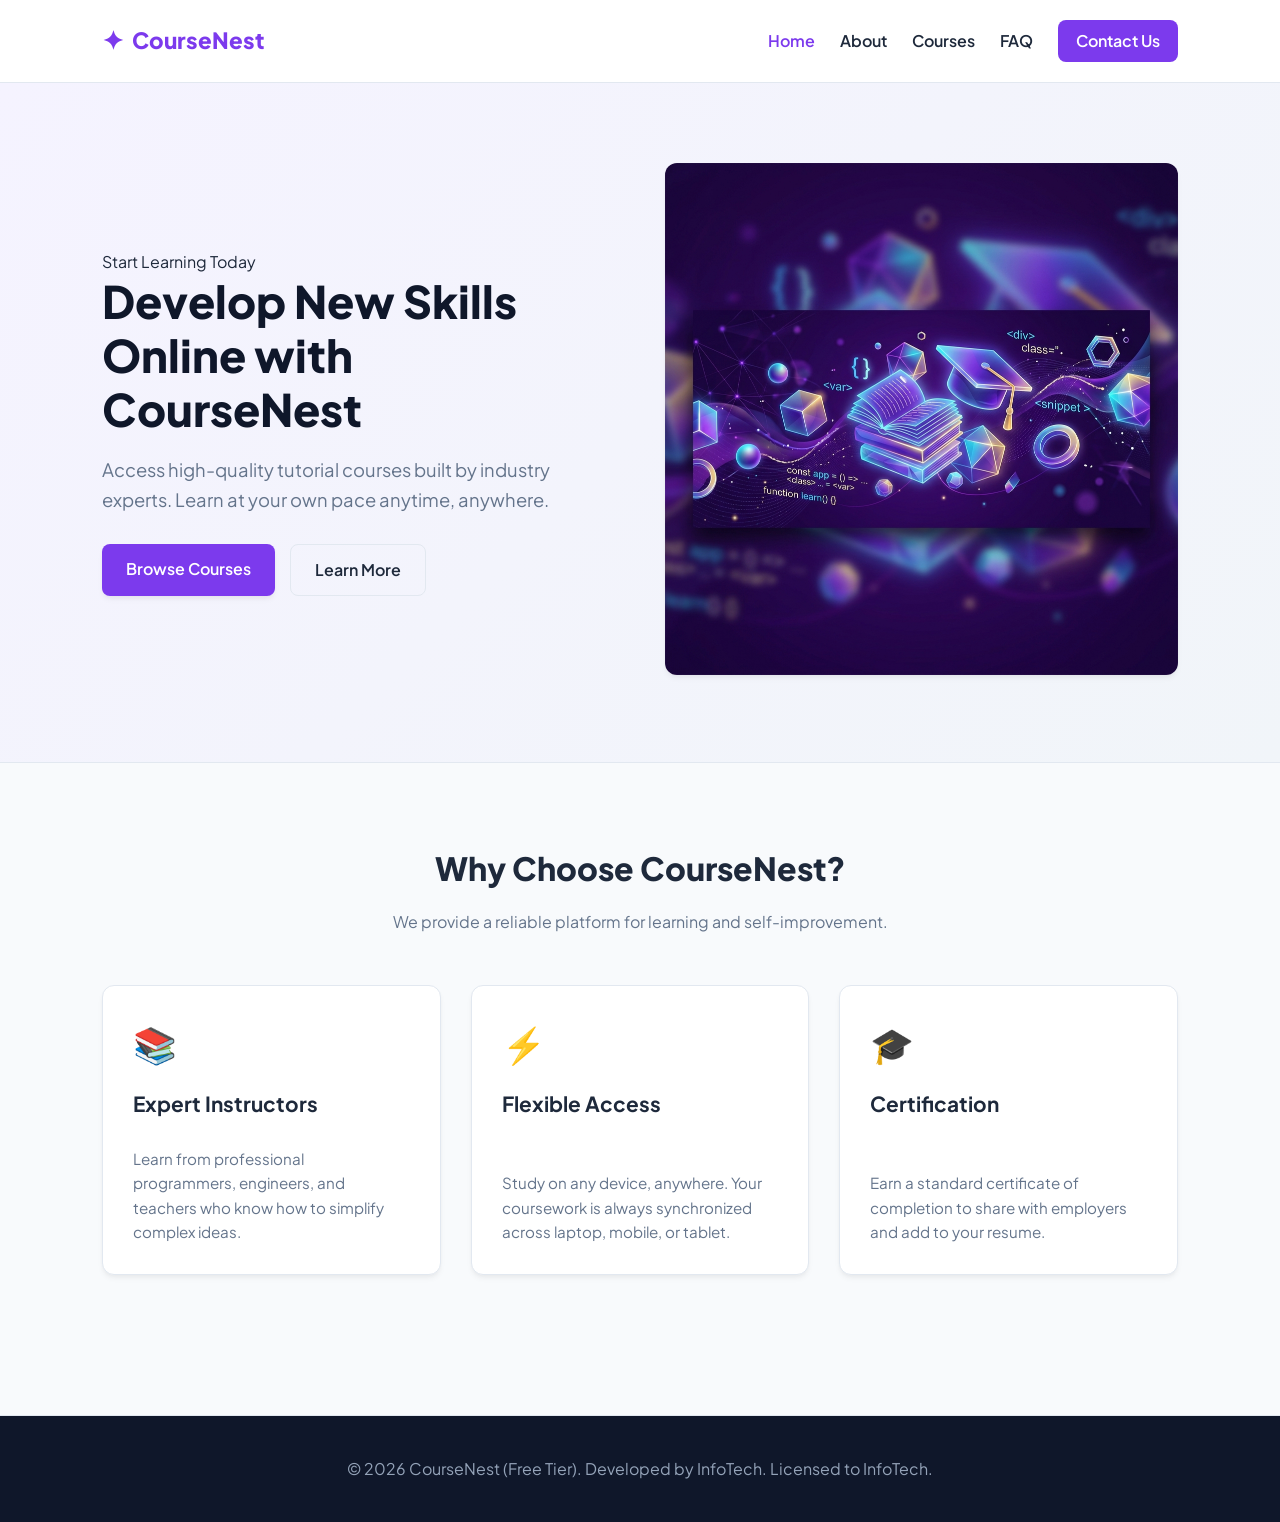
==== index.html @ b3523eb5 "first commit" ====
<!DOCTYPE html>
<html lang="en">
<head>
    <link rel="icon" href="data:image/svg+xml,<svg xmlns=%22http://www.w3.org/2000/svg%22 viewBox=%220 0 100 100%22><text y=%22.9em%22 font-size=%2290%22 fill=%22%237c3aed%22>✦</text></svg>">
    <meta charset="UTF-8">
    <meta name="viewport" content="width=device-width, initial-scale=1.0">
    <title>CourseNest - Free Online Course Platform</title>
    <link rel="stylesheet" href="./assets/css/style.css">
    <link rel="preconnect" href="https://fonts.googleapis.com">
    <link rel="preconnect" href="https://fonts.gstatic.com" crossorigin>
    <link href="https://fonts.googleapis.com/css2?family=Plus+Jakarta+Sans:wght@300;400;500;600;700;800&display=swap" rel="stylesheet">
</head>
<body>

    <!-- Header Navigation -->
    <header class="navbar">
        <a href="index.html" class="logo">
            <span class="logo-icon">✦</span> CourseNest
        </a>
        <nav class="nav-links">
            <a href="index.html" class="active">Home</a>
            <a href="about.html">About</a>
            <a href="courses.html">Courses</a>
            <a href="faq.html">FAQ</a>
            <a href="contact.html" class="btn-nav">Contact Us</a>
        </nav>
    </header>

    <!-- Hero Section -->
    <section class="hero animate-up">
        <div style="display: grid; grid-template-columns: repeat(auto-fit, minmax(320px, 1fr)); gap: 50px; align-items: center; text-align: left; max-width: 1200px; margin: 0 auto; width: 100%;">
            <div class="hero-content" style="text-align: left; margin: 0;">
                <span class="category-badge">Start Learning Today</span>
                <h1>Develop New Skills Online with CourseNest</h1>
                <p class="hero-lead" style="text-align: left;">Access high-quality tutorial courses built by industry experts. Learn at your own pace anytime, anywhere.</p>
                <div class="hero-actions" style="justify-content: flex-start;">
                    <a href="courses.html" class="btn-primary">Browse Courses</a>
                    <a href="about.html" class="btn-secondary">Learn More</a>
                </div>
            </div>
            <div>
                <img src="./assets/images/hero.png" alt="CourseNest Hero Illustration" style="width: 100%; border-radius: var(--radius-lg); box-shadow: var(--shadow);">
            </div>
        </div>
    </section>

    <!-- Features Section -->
    <section class="section-padding">
        <div class="section-header">
            <h2>Why Choose CourseNest?</h2>
            <p>We provide a reliable platform for learning and self-improvement.</p>
        </div>
        <div class="grid-3">
            <div class="card">
                <div class="card-icon">📚</div>
                <h3>Expert Instructors</h3>
                <p>Learn from professional programmers, engineers, and teachers who know how to simplify complex ideas.</p>
            </div>
            <div class="card">
                <div class="card-icon">⚡</div>
                <h3>Flexible Access</h3>
                <p>Study on any device, anywhere. Your coursework is always synchronized across laptop, mobile, or tablet.</p>
            </div>
            <div class="card">
                <div class="card-icon">🎓</div>
                <h3>Certification</h3>
                <p>Earn a standard certificate of completion to share with employers and add to your resume.</p>
            </div>
        </div>
    </section>

    <!-- Footer -->
    <footer class="main-footer">
        <p>&copy; 2026 CourseNest (Free Tier). Developed by InfoTech. Licensed to InfoTech.</p>
    </footer>

    <script src="./assets/js/main.js"></script>
</body>
</html>
---- assets/css/style.css ----
/* CourseNest - Free Tier Stylesheet */

:root {
    --primary-color: #7c3aed;
    --primary-hover: #6d28d9;
    --text-color: #1e293b;
    --text-muted: #64748b;
    --bg-color: #f8fafc;
    --white: #ffffff;
    --border-color: #e2e8f0;
    --radius-md: 8px;
    --radius-lg: 12px;
    --shadow: 0 4px 6px -1px rgba(0, 0, 0, 0.05), 0 2px 4px -1px rgba(0, 0, 0, 0.03);
    --transition: all 0.2s ease-in-out;
}

* {
    box-sizing: border-box;
    margin: 0;
    padding: 0;
}

body {
    font-family: 'Plus Jakarta Sans', sans-serif;
    background-color: var(--bg-color);
    color: var(--text-color);
    line-height: 1.6;
    overflow-x: hidden;
}

a {
    text-decoration: none;
    color: inherit;
    transition: var(--transition);
}

/* Navbar */
.navbar {
    display: flex;
    justify-content: space-between;
    align-items: center;
    padding: 20px 8%;
    background-color: var(--white);
    border-bottom: 1px solid var(--border-color);
    position: sticky;
    top: 0;
    z-index: 100;
}

.logo {
    font-size: 1.4rem;
    font-weight: 800;
    color: var(--primary-color);
    display: flex;
    align-items: center;
    gap: 8px;
}

.logo-icon {
    font-size: 1.6rem;
}

.nav-links {
    display: flex;
    align-items: center;
    gap: 25px;
    font-weight: 600;
}

.nav-links a:hover,
.nav-links a.active {
    color: var(--primary-color);
}

.btn-nav {
    background-color: var(--primary-color);
    color: var(--white) !important;
    padding: 8px 18px;
    border-radius: var(--radius-md);
    font-weight: 600;
}

.btn-nav:hover {
    background-color: var(--primary-hover);
}

/* Hero */
.hero {
    padding: 80px 8%;
    background: linear-gradient(135deg, #f5f3ff 0%, #f1f5f9 100%);
    text-align: center;
    border-bottom: 1px solid var(--border-color);
}

.hero-content {
    max-width: 800px;
    margin: 0 auto;
}

.hero h1 {
    font-size: 2.8rem;
    font-weight: 800;
    line-height: 1.2;
    margin-bottom: 20px;
    color: #0f172a;
}

.hero-lead {
    font-size: 1.15rem;
    color: var(--text-muted);
    margin-bottom: 30px;
}

.hero-actions {
    display: flex;
    justify-content: center;
    gap: 15px;
}

.btn-primary {
    padding: 12px 24px;
    border-radius: var(--radius-md);
    background-color: var(--primary-color);
    color: var(--white);
    font-weight: 600;
    border: none;
    cursor: pointer;
    box-shadow: var(--shadow);
    transition: var(--transition);
}

.btn-primary:hover {
    background-color: var(--primary-hover);
    transform: translateY(-1px);
}

.btn-secondary {
    padding: 12px 24px;
    border-radius: var(--radius-md);
    background-color: transparent;
    color: var(--text-color);
    font-weight: 600;
    border: 1px solid var(--border-color);
    cursor: pointer;
    transition: var(--transition);
}

.btn-secondary:hover {
    background-color: rgba(0,0,0,0.03);
}

/* Sections */
.section-padding {
    padding: 80px 8%;
}

.section-header {
    text-align: center;
    max-width: 600px;
    margin: 0 auto 50px auto;
}

.section-header h2 {
    font-size: 2rem;
    font-weight: 800;
    margin-bottom: 15px;
}

.section-header p {
    color: var(--text-muted);
}

/* Grid & Cards */
.grid-3 {
    display: grid;
    grid-template-columns: repeat(auto-fit, minmax(280px, 1fr));
    gap: 30px;
}

.card {
    background: var(--white);
    border: 1px solid var(--border-color);
    padding: 30px;
    border-radius: var(--radius-lg);
    box-shadow: var(--shadow);
    transition: var(--transition);
}

.card:hover {
    transform: translateY(-4px);
    box-shadow: 0 10px 15px -3px rgba(0,0,0,0.08);
}

.card-icon {
    font-size: 2.2rem;
    color: var(--primary-color);
    margin-bottom: 15px;
}

.card h3 {
    font-size: 1.3rem;
    font-weight: 700;
    margin-bottom: 12px;
}

.card p {
    color: var(--text-muted);
    font-size: 0.95rem;
}

/* Course Listing Grid */
.course-card {
    display: flex;
    flex-direction: column;
    height: 100%;
}

.course-card img {
    width: 100%;
    height: 180px;
    object-fit: cover;
    border-radius: var(--radius-md);
    margin-bottom: 15px;
}

.course-meta {
    display: flex;
    justify-content: space-between;
    font-size: 0.85rem;
    color: var(--text-muted);
    margin-bottom: 10px;
    font-weight: 500;
}

/* Info Forms & Contacts */
.contact-container {
    max-width: 600px;
    margin: 0 auto;
    background: var(--white);
    border: 1px solid var(--border-color);
    padding: 40px;
    border-radius: var(--radius-lg);
    box-shadow: var(--shadow);
}

.form-group {
    margin-bottom: 20px;
    display: flex;
    flex-direction: column;
    gap: 8px;
}

.form-group label {
    font-weight: 600;
    font-size: 0.9rem;
}

.form-group input,
.form-group textarea,
.form-group select {
    padding: 12px;
    border-radius: var(--radius-md);
    border: 1px solid var(--border-color);
    outline: none;
    font-family: inherit;
    font-size: 0.95rem;
    transition: var(--transition);
}

.form-group input:focus,
.form-group textarea:focus,
.form-group select:focus {
    border-color: var(--primary-color);
    box-shadow: 0 0 0 3px rgba(124, 58, 237, 0.1);
}

/* FAQ Accordion */
.faq-list {
    max-width: 700px;
    margin: 0 auto;
    display: flex;
    flex-direction: column;
    gap: 15px;
}

.faq-item {
    background: var(--white);
    border: 1px solid var(--border-color);
    border-radius: var(--radius-md);
    padding: 20px;
}

.faq-item h3 {
    font-size: 1.1rem;
    margin-bottom: 8px;
    color: #0f172a;
}

.faq-item p {
    color: var(--text-muted);
    font-size: 0.95rem;
}

/* About Section */
.about-grid {
    display: grid;
    grid-template-columns: 1fr 1fr;
    gap: 50px;
    align-items: center;
}

.about-content h2 {
    font-size: 2.2rem;
    font-weight: 800;
    margin-bottom: 20px;
}

.about-content p {
    color: var(--text-muted);
    margin-bottom: 20px;
}

.about-image img {
    width: 100%;
    border-radius: var(--radius-lg);
    box-shadow: var(--shadow);
}

/* Footer */
.main-footer {
    background-color: #0f172a;
    color: #94a3b8;
    text-align: center;
    padding: 40px;
    border-top: 1px solid var(--border-color);
    margin-top: 60px;
}

/* Animations */
@keyframes slideUp {
    from { opacity: 0; transform: translateY(20px); }
    to { opacity: 1; transform: translateY(0); }
}

.animate-up {
    animation: slideUp 0.6s ease-out forwards;
}

/* Responsive */
@media (max-width: 768px) {
    .navbar {
        padding: 15px 5%;
        flex-direction: column;
        gap: 15px;
    }
    .hero h1 {
        font-size: 2.2rem;
    }
    .about-grid {
        grid-template-columns: 1fr;
        gap: 30px;
    }
    .section-padding {
        padding: 50px 5%;
    }
}

/* Card Action Bottom Alignment Rules */
.card, .tier-card, .course-card, .pricing-card {
    display: flex !important;
    flex-direction: column !important;
}

.course-card-content {
    display: flex !important;
    flex-direction: column !important;
    flex-grow: 1 !important;
}

.card > *:last-child,
.course-card-content > *:last-child,
.tier-card > *:last-child,
.pricing-card > *:last-child,
.card > a.btn-primary:last-of-type,
.course-card-content > a.btn-primary:last-of-type,
.pricing-card > a.btn-primary:last-of-type,
.tier-action {
    margin-top: auto !important;
    padding-top: 15px;
}
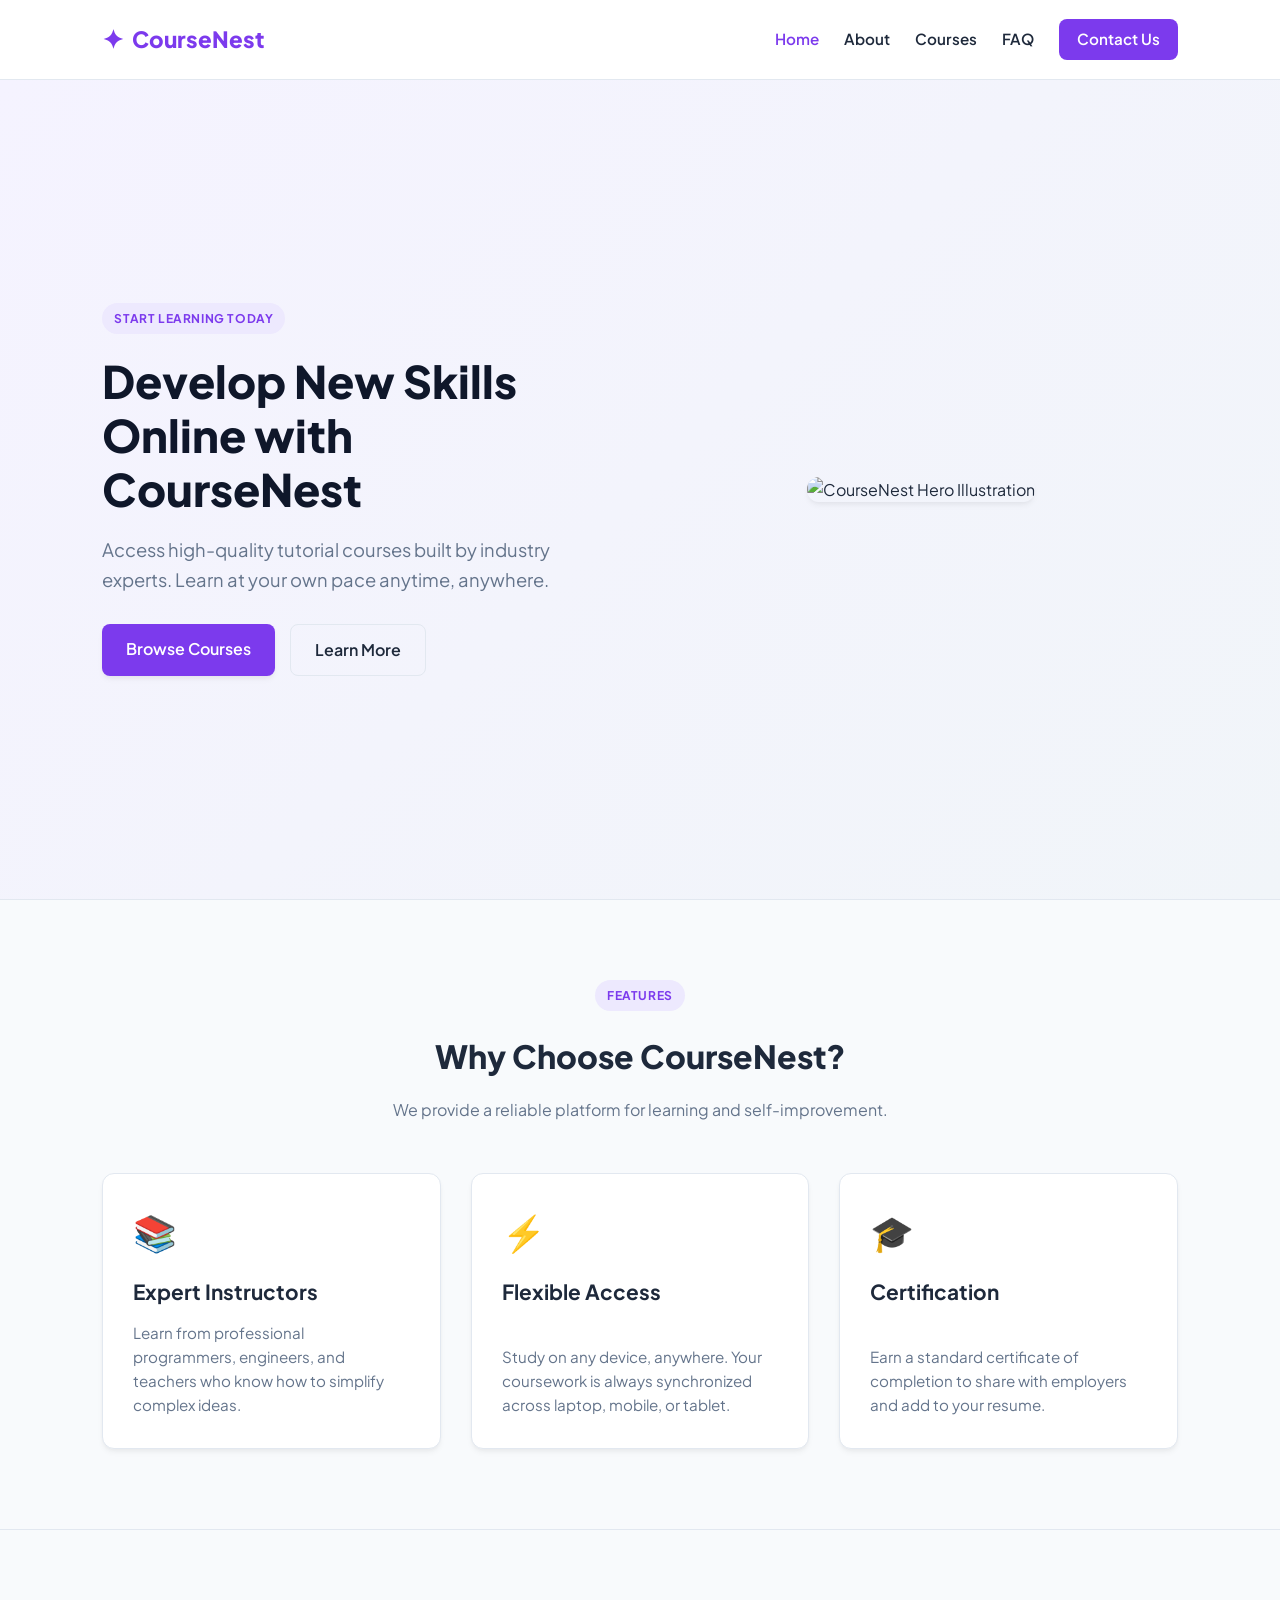
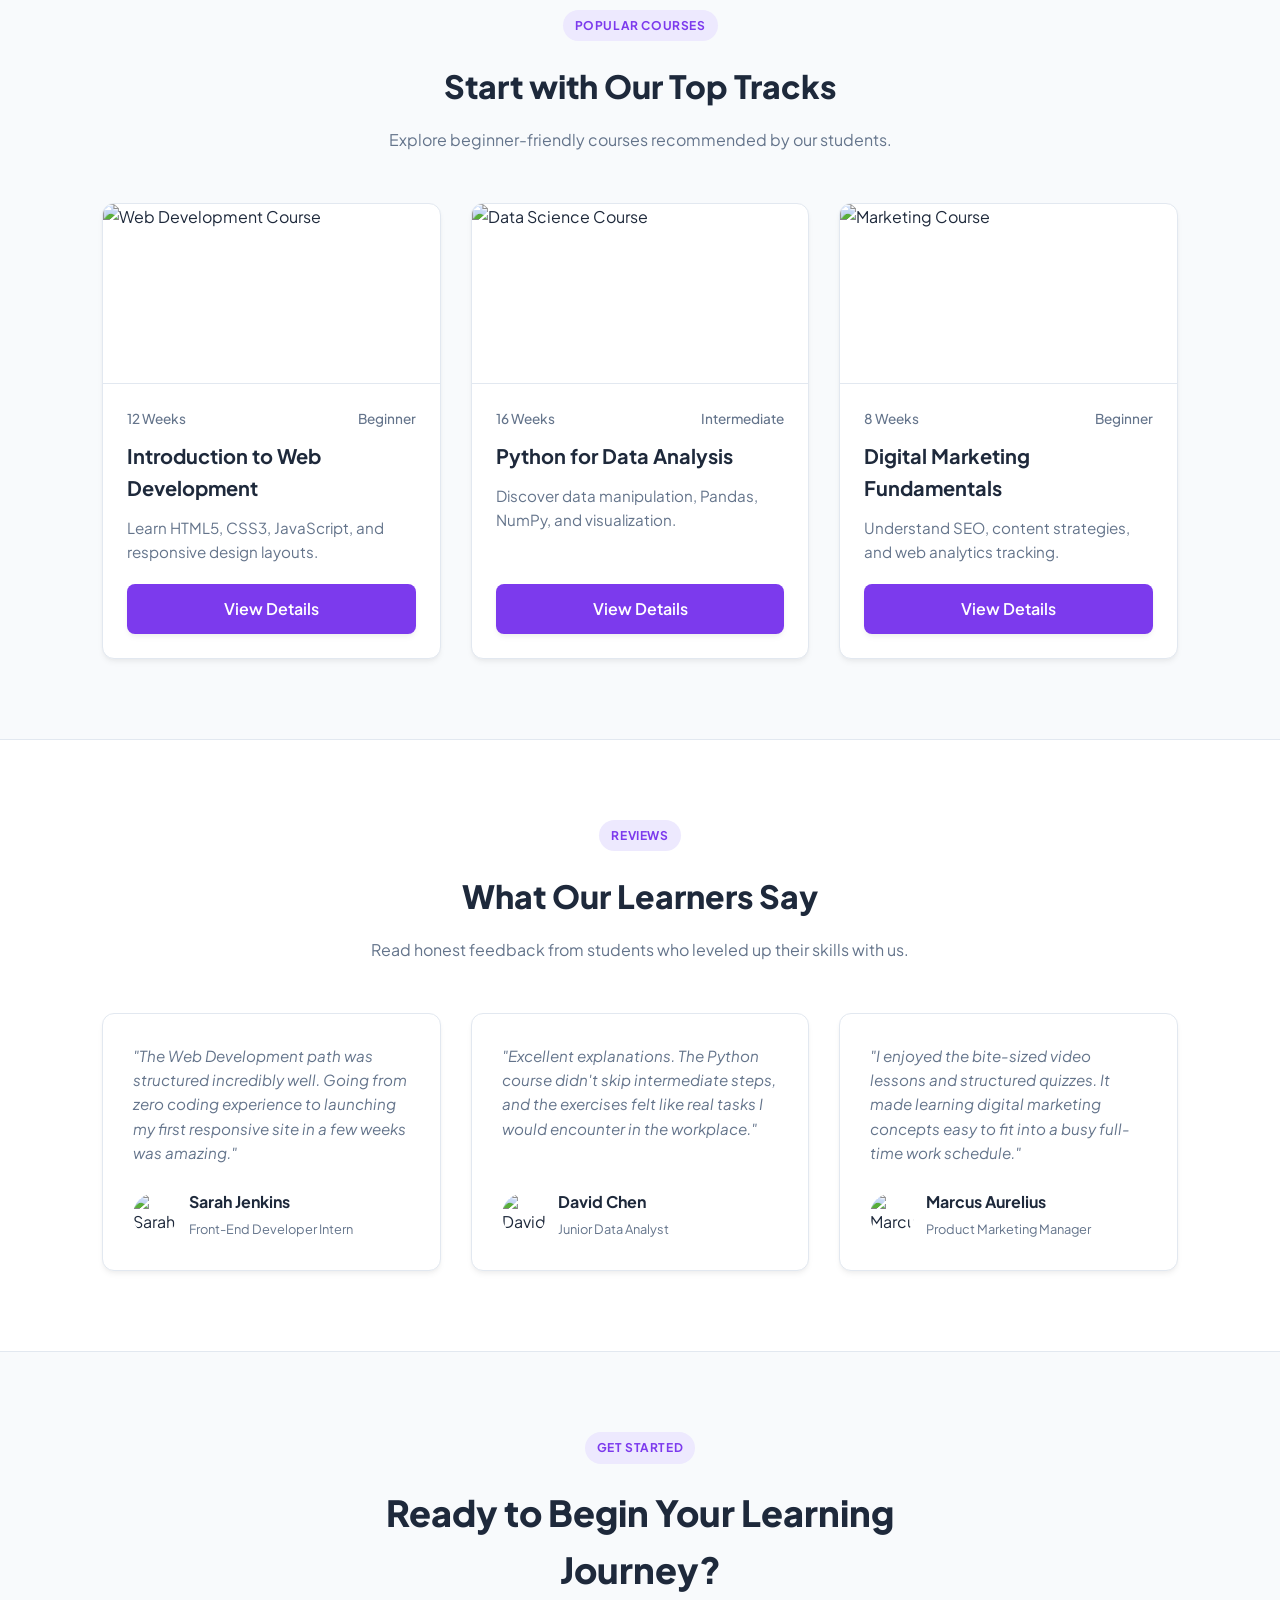
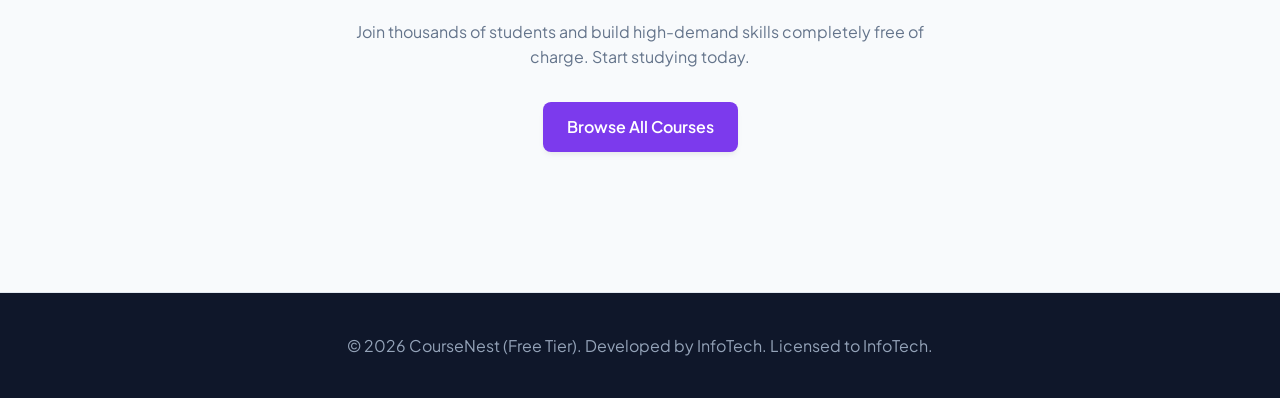
==== commit feed2d82: "secondcommit" ====
--- a/index.html
+++ b/index.html
@@ -17,7 +17,12 @@
         <a href="index.html" class="logo">
             <span class="logo-icon">✦</span> CourseNest
         </a>
-        <nav class="nav-links">
+        <button class="hamburger" id="hamburger-btn" aria-label="Toggle navigation menu" aria-expanded="false">
+            <span></span>
+            <span></span>
+            <span></span>
+        </button>
+        <nav class="nav-links" id="nav-links">
             <a href="index.html" class="active">Home</a>
             <a href="about.html">About</a>
             <a href="courses.html">Courses</a>
@@ -26,27 +31,28 @@
         </nav>
     </header>
 
-    <!-- Hero Section -->
+    <!-- Section 1: Hero Section -->
     <section class="hero animate-up">
-        <div style="display: grid; grid-template-columns: repeat(auto-fit, minmax(320px, 1fr)); gap: 50px; align-items: center; text-align: left; max-width: 1200px; margin: 0 auto; width: 100%;">
-            <div class="hero-content" style="text-align: left; margin: 0;">
+        <div class="hero-grid">
+            <div class="hero-content">
                 <span class="category-badge">Start Learning Today</span>
                 <h1>Develop New Skills Online with CourseNest</h1>
-                <p class="hero-lead" style="text-align: left;">Access high-quality tutorial courses built by industry experts. Learn at your own pace anytime, anywhere.</p>
-                <div class="hero-actions" style="justify-content: flex-start;">
+                <p class="hero-lead">Access high-quality tutorial courses built by industry experts. Learn at your own pace anytime, anywhere.</p>
+                <div class="hero-actions">
                     <a href="courses.html" class="btn-primary">Browse Courses</a>
                     <a href="about.html" class="btn-secondary">Learn More</a>
                 </div>
             </div>
-            <div>
-                <img src="./assets/images/hero.png" alt="CourseNest Hero Illustration" style="width: 100%; border-radius: var(--radius-lg); box-shadow: var(--shadow);">
+            <div class="hero-image-container">
+                <img src="https://images.unsplash.com/photo-1516321318423-f06f85e504b3?auto=format&fit=crop&w=600&h=450&q=80" alt="CourseNest Hero Illustration">
             </div>
         </div>
     </section>
 
-    <!-- Features Section -->
+    <!-- Section 2: Features Section -->
     <section class="section-padding">
         <div class="section-header">
+            <span class="category-badge">Features</span>
             <h2>Why Choose CourseNest?</h2>
             <p>We provide a reliable platform for learning and self-improvement.</p>
         </div>
@@ -69,6 +75,104 @@
         </div>
     </section>
 
+    <!-- Section 3: Popular Courses Preview -->
+    <section class="section-padding" style="border-top: 1px solid var(--border-color);">
+        <div class="section-header">
+            <span class="category-badge">Popular Courses</span>
+            <h2>Start with Our Top Tracks</h2>
+            <p>Explore beginner-friendly courses recommended by our students.</p>
+        </div>
+        <div class="grid-3">
+            <div class="card course-card">
+                <img src="https://images.unsplash.com/photo-1547658719-da2b51169166?auto=format&fit=crop&w=400&h=250&q=80" alt="Web Development Course">
+                <div class="course-card-content">
+                    <div class="course-meta">
+                        <span>12 Weeks</span>
+                        <span>Beginner</span>
+                    </div>
+                    <h3>Introduction to Web Development</h3>
+                    <p>Learn HTML5, CSS3, JavaScript, and responsive design layouts.</p>
+                    <a href="courses.html" class="btn-primary" style="text-align: center;">View Details</a>
+                </div>
+            </div>
+            <div class="card course-card">
+                <img src="https://images.unsplash.com/photo-1551288049-bebda4e38f71?auto=format&fit=crop&w=400&h=250&q=80" alt="Data Science Course">
+                <div class="course-card-content">
+                    <div class="course-meta">
+                        <span>16 Weeks</span>
+                        <span>Intermediate</span>
+                    </div>
+                    <h3>Python for Data Analysis</h3>
+                    <p>Discover data manipulation, Pandas, NumPy, and visualization.</p>
+                    <a href="courses.html" class="btn-primary" style="text-align: center;">View Details</a>
+                </div>
+            </div>
+            <div class="card course-card">
+                <img src="https://images.unsplash.com/photo-1460925895917-afdab827c52f?auto=format&fit=crop&w=400&h=250&q=80" alt="Marketing Course">
+                <div class="course-card-content">
+                    <div class="course-meta">
+                        <span>8 Weeks</span>
+                        <span>Beginner</span>
+                    </div>
+                    <h3>Digital Marketing Fundamentals</h3>
+                    <p>Understand SEO, content strategies, and web analytics tracking.</p>
+                    <a href="courses.html" class="btn-primary" style="text-align: center;">View Details</a>
+                </div>
+            </div>
+        </div>
+    </section>
+
+    <!-- Section 4: Testimonials -->
+    <section class="section-padding" style="border-top: 1px solid var(--border-color); background-color: var(--white);">
+        <div class="section-header">
+            <span class="category-badge">Reviews</span>
+            <h2>What Our Learners Say</h2>
+            <p>Read honest feedback from students who leveled up their skills with us.</p>
+        </div>
+        <div class="grid-3">
+            <div class="card">
+                <p style="font-style: italic; margin-bottom: 24px;">"The Web Development path was structured incredibly well. Going from zero coding experience to launching my first responsive site in a few weeks was amazing."</p>
+                <div style="display: flex; align-items: center; gap: 12px; margin-top: auto;">
+                    <img src="https://images.unsplash.com/photo-1494790108377-be9c29b29330?auto=format&fit=crop&w=100&h=100&q=80" alt="Sarah Jenkins Avatar" style="width: 44px; height: 44px; border-radius: 50%; object-fit: cover;">
+                    <div>
+                        <h4 style="font-weight: 700;">Sarah Jenkins</h4>
+                        <span style="font-size: 0.8rem; color: var(--text-muted);">Front-End Developer Intern</span>
+                    </div>
+                </div>
+            </div>
+            <div class="card">
+                <p style="font-style: italic; margin-bottom: 24px;">"Excellent explanations. The Python course didn't skip intermediate steps, and the exercises felt like real tasks I would encounter in the workplace."</p>
+                <div style="display: flex; align-items: center; gap: 12px; margin-top: auto;">
+                    <img src="https://images.unsplash.com/photo-1507003211169-0a1dd7228f2d?auto=format&fit=crop&w=100&h=100&q=80" alt="David Chen Avatar" style="width: 44px; height: 44px; border-radius: 50%; object-fit: cover;">
+                    <div>
+                        <h4 style="font-weight: 700;">David Chen</h4>
+                        <span style="font-size: 0.8rem; color: var(--text-muted);">Junior Data Analyst</span>
+                    </div>
+                </div>
+            </div>
+            <div class="card">
+                <p style="font-style: italic; margin-bottom: 24px;">"I enjoyed the bite-sized video lessons and structured quizzes. It made learning digital marketing concepts easy to fit into a busy full-time work schedule."</p>
+                <div style="display: flex; align-items: center; gap: 12px; margin-top: auto;">
+                    <img src="https://images.unsplash.com/photo-1500648767791-00dcc994a43e?auto=format&fit=crop&w=100&h=100&q=80" alt="Marcus Aurelius Avatar" style="width: 44px; height: 44px; border-radius: 50%; object-fit: cover;">
+                    <div>
+                        <h4 style="font-weight: 700;">Marcus Aurelius</h4>
+                        <span style="font-size: 0.8rem; color: var(--text-muted);">Product Marketing Manager</span>
+                    </div>
+                </div>
+            </div>
+        </div>
+    </section>
+
+    <!-- Section 5: Call to Action -->
+    <section class="section-padding" style="border-top: 1px solid var(--border-color); text-align: center;">
+        <div style="max-width: 600px; margin: 0 auto;">
+            <span class="category-badge">Get Started</span>
+            <h2 style="font-size: 2.25rem; font-weight: 800; margin-bottom: 20px;">Ready to Begin Your Learning Journey?</h2>
+            <p style="color: var(--text-muted); margin-bottom: 32px;">Join thousands of students and build high-demand skills completely free of charge. Start studying today.</p>
+            <a href="courses.html" class="btn-primary">Browse All Courses</a>
+        </div>
+    </section>
+
     <!-- Footer -->
     <footer class="main-footer">
         <p>&copy; 2026 CourseNest (Free Tier). Developed by InfoTech. Licensed to InfoTech.</p>
@@ -76,4 +180,4 @@
 
     <script src="./assets/js/main.js"></script>
 </body>
-</html>
+</html>
--- a/assets/css/style.css
+++ b/assets/css/style.css
@@ -1,4 +1,4 @@
-/* CourseNest - Free Tier Stylesheet */
+/* CourseNest - Free Tier Stylesheet (Vibrant Violet Style) */
 
 :root {
     --primary-color: #7c3aed;
@@ -21,7 +21,7 @@
 }
 
 body {
-    font-family: 'Plus Jakarta Sans', sans-serif;
+    font-family: 'Plus Jakarta Sans', -apple-system, BlinkMacSystemFont, "Segoe UI", Roboto, sans-serif;
     background-color: var(--bg-color);
     color: var(--text-color);
     line-height: 1.6;
@@ -32,6 +32,12 @@
     text-decoration: none;
     color: inherit;
     transition: var(--transition);
+}
+
+img {
+    max-width: 100%;
+    height: auto;
+    display: block;
 }
 
 /* Navbar */
@@ -45,6 +51,7 @@
     position: sticky;
     top: 0;
     z-index: 100;
+    height: 80px;
 }
 
 .logo {
@@ -65,6 +72,7 @@
     align-items: center;
     gap: 25px;
     font-weight: 600;
+    font-size: 0.95rem;
 }
 
 .nav-links a:hover,
@@ -84,17 +92,62 @@
     background-color: var(--primary-hover);
 }
 
-/* Hero */
+/* Mobile Hamburger Menu Button */
+.hamburger {
+    display: none;
+    flex-direction: column;
+    justify-content: space-between;
+    width: 24px;
+    height: 16px;
+    background: transparent;
+    border: none;
+    cursor: pointer;
+    z-index: 110;
+}
+
+.hamburger span {
+    width: 100%;
+    height: 2px;
+    background-color: var(--text-color);
+    transition: var(--transition);
+}
+
+/* Hero Section */
 .hero {
     padding: 80px 8%;
     background: linear-gradient(135deg, #f5f3ff 0%, #f1f5f9 100%);
-    text-align: center;
     border-bottom: 1px solid var(--border-color);
+    display: flex;
+    justify-content: center;
+    align-items: center;
+    min-height: calc(100vh - 80px);
+    box-sizing: border-box;
+}
+
+.hero-grid {
+    display: grid;
+    grid-template-columns: repeat(auto-fit, minmax(320px, 1fr));
+    gap: 48px;
+    align-items: center;
+    max-width: 1200px;
+    width: 100%;
 }
 
 .hero-content {
-    max-width: 800px;
-    margin: 0 auto;
+    text-align: left;
+}
+
+.category-badge {
+    display: inline-block;
+    font-size: 0.75rem;
+    font-weight: 700;
+    text-transform: uppercase;
+    letter-spacing: 0.05em;
+    margin-bottom: 20px;
+    color: var(--primary-color);
+    background-color: #ede9fe;
+    padding: 6px 12px;
+    border-radius: 99px;
 }
 
 .hero h1 {
@@ -109,15 +162,17 @@
     font-size: 1.15rem;
     color: var(--text-muted);
     margin-bottom: 30px;
+    max-width: 500px;
 }
 
 .hero-actions {
     display: flex;
-    justify-content: center;
     gap: 15px;
+    flex-wrap: wrap;
 }
 
 .btn-primary {
+    display: inline-block;
     padding: 12px 24px;
     border-radius: var(--radius-md);
     background-color: var(--primary-color);
@@ -135,6 +190,7 @@
 }
 
 .btn-secondary {
+    display: inline-block;
     padding: 12px 24px;
     border-radius: var(--radius-md);
     background-color: transparent;
@@ -149,6 +205,23 @@
     background-color: rgba(0,0,0,0.03);
 }
 
+.hero-image-container {
+    display: flex;
+    justify-content: center;
+    align-items: center;
+    max-width: 100%;
+}
+
+.hero-image-container img {
+    max-width: 100%;
+    max-height: 55vh;
+    width: auto;
+    height: auto;
+    object-fit: contain;
+    border-radius: var(--radius-lg);
+    box-shadow: var(--shadow);
+}
+
 /* Sections */
 .section-padding {
     padding: 80px 8%;
@@ -184,6 +257,8 @@
     border-radius: var(--radius-lg);
     box-shadow: var(--shadow);
     transition: var(--transition);
+    display: flex;
+    flex-direction: column;
 }
 
 .card:hover {
@@ -208,19 +283,55 @@
     font-size: 0.95rem;
 }
 
+/* Step Card Premium Layout */
+.step-card {
+    position: relative;
+    padding: 36px 30px;
+}
+
+.step-header {
+    display: flex;
+    align-items: center;
+    gap: 16px;
+    margin-bottom: 20px;
+}
+
+.step-number {
+    display: flex;
+    justify-content: center;
+    align-items: center;
+    width: 46px;
+    height: 46px;
+    border-radius: 50%;
+    background-color: #ede9fe;
+    color: var(--primary-color);
+    font-weight: 800;
+    font-size: 1.2rem;
+    flex-shrink: 0;
+}
+
+.step-header h3 {
+    margin-bottom: 0;
+}
+
 /* Course Listing Grid */
 .course-card {
+    padding: 0;
+    overflow: hidden;
+}
+
+.course-card-content {
+    padding: 24px;
     display: flex;
     flex-direction: column;
-    height: 100%;
+    flex-grow: 1;
 }
 
 .course-card img {
     width: 100%;
     height: 180px;
     object-fit: cover;
-    border-radius: var(--radius-md);
-    margin-bottom: 15px;
+    border-bottom: 1px solid var(--border-color);
 }
 
 .course-meta {
@@ -230,6 +341,34 @@
     color: var(--text-muted);
     margin-bottom: 10px;
     font-weight: 500;
+}
+
+.course-card h3 {
+    font-size: 1.25rem;
+    font-weight: 700;
+    margin-bottom: 12px;
+}
+
+.course-card p {
+    margin-bottom: 20px;
+}
+
+/* Search Bar */
+#course-search {
+    width: 100%;
+    max-width: 400px;
+    padding: 12px 20px;
+    border-radius: 99px;
+    border: 1px solid var(--border-color);
+    outline: none;
+    font-family: inherit;
+    font-size: 0.95rem;
+    transition: var(--transition);
+}
+
+#course-search:focus {
+    border-color: var(--primary-color);
+    box-shadow: 0 0 0 3px rgba(124, 58, 237, 0.1);
 }
 
 /* Info Forms & Contacts */
@@ -274,7 +413,7 @@
     box-shadow: 0 0 0 3px rgba(124, 58, 237, 0.1);
 }
 
-/* FAQ Accordion */
+/* FAQ Layout */
 .faq-list {
     max-width: 700px;
     margin: 0 auto;
@@ -301,7 +440,7 @@
     font-size: 0.95rem;
 }
 
-/* About Section */
+/* About Section Grid & Images */
 .about-grid {
     display: grid;
     grid-template-columns: 1fr 1fr;
@@ -320,8 +459,19 @@
     margin-bottom: 20px;
 }
 
+.about-image {
+    display: flex;
+    justify-content: center;
+    align-items: center;
+    max-width: 100%;
+}
+
 .about-image img {
-    width: 100%;
+    max-width: 100%;
+    max-height: 55vh;
+    width: auto;
+    height: auto;
+    object-fit: contain;
     border-radius: var(--radius-lg);
     box-shadow: var(--shadow);
 }
@@ -332,8 +482,8 @@
     color: #94a3b8;
     text-align: center;
     padding: 40px;
+    margin-top: 60px;
     border-top: 1px solid var(--border-color);
-    margin-top: 60px;
 }
 
 /* Animations */
@@ -346,45 +496,69 @@
     animation: slideUp 0.6s ease-out forwards;
 }
 
-/* Responsive */
+/* Card Action Bottom Alignment Rules */
+.card > *:last-child,
+.course-card-content > *:last-child,
+.card > a.btn-primary:last-of-type,
+.course-card-content > a.btn-primary:last-of-type {
+    margin-top: auto !important;
+}
+
+/* Responsive Styles */
 @media (max-width: 768px) {
-    .navbar {
-        padding: 15px 5%;
+    .hamburger {
+        display: flex;
+    }
+
+    .nav-links {
+        display: none;
         flex-direction: column;
-        gap: 15px;
-    }
+        position: absolute;
+        top: 100%;
+        left: 0;
+        width: 100%;
+        background-color: var(--white);
+        border-bottom: 1px solid var(--border-color);
+        padding: 24px 8%;
+        gap: 20px;
+        align-items: flex-start;
+        box-shadow: 0 10px 15px -10px rgba(0,0,0,0.05);
+    }
+
+    .nav-links.open {
+        display: flex;
+        animation: slideUp 0.3s ease-out forwards;
+    }
+
+    .nav-links a {
+        width: 100%;
+    }
+
+    .btn-nav {
+        width: 100%;
+        text-align: center;
+    }
+
+    .hero {
+        padding: 40px 8%;
+        min-height: auto;
+    }
+
+    .hero-grid {
+        grid-template-columns: 1fr;
+        gap: 32px;
+    }
+
     .hero h1 {
         font-size: 2.2rem;
     }
+
     .about-grid {
         grid-template-columns: 1fr;
-        gap: 30px;
-    }
+        gap: 32px;
+    }
+
     .section-padding {
-        padding: 50px 5%;
-    }
-}
-
-/* Card Action Bottom Alignment Rules */
-.card, .tier-card, .course-card, .pricing-card {
-    display: flex !important;
-    flex-direction: column !important;
-}
-
-.course-card-content {
-    display: flex !important;
-    flex-direction: column !important;
-    flex-grow: 1 !important;
-}
-
-.card > *:last-child,
-.course-card-content > *:last-child,
-.tier-card > *:last-child,
-.pricing-card > *:last-child,
-.card > a.btn-primary:last-of-type,
-.course-card-content > a.btn-primary:last-of-type,
-.pricing-card > a.btn-primary:last-of-type,
-.tier-action {
-    margin-top: auto !important;
-    padding-top: 15px;
-}
+        padding: 48px 8%;
+    }
+}
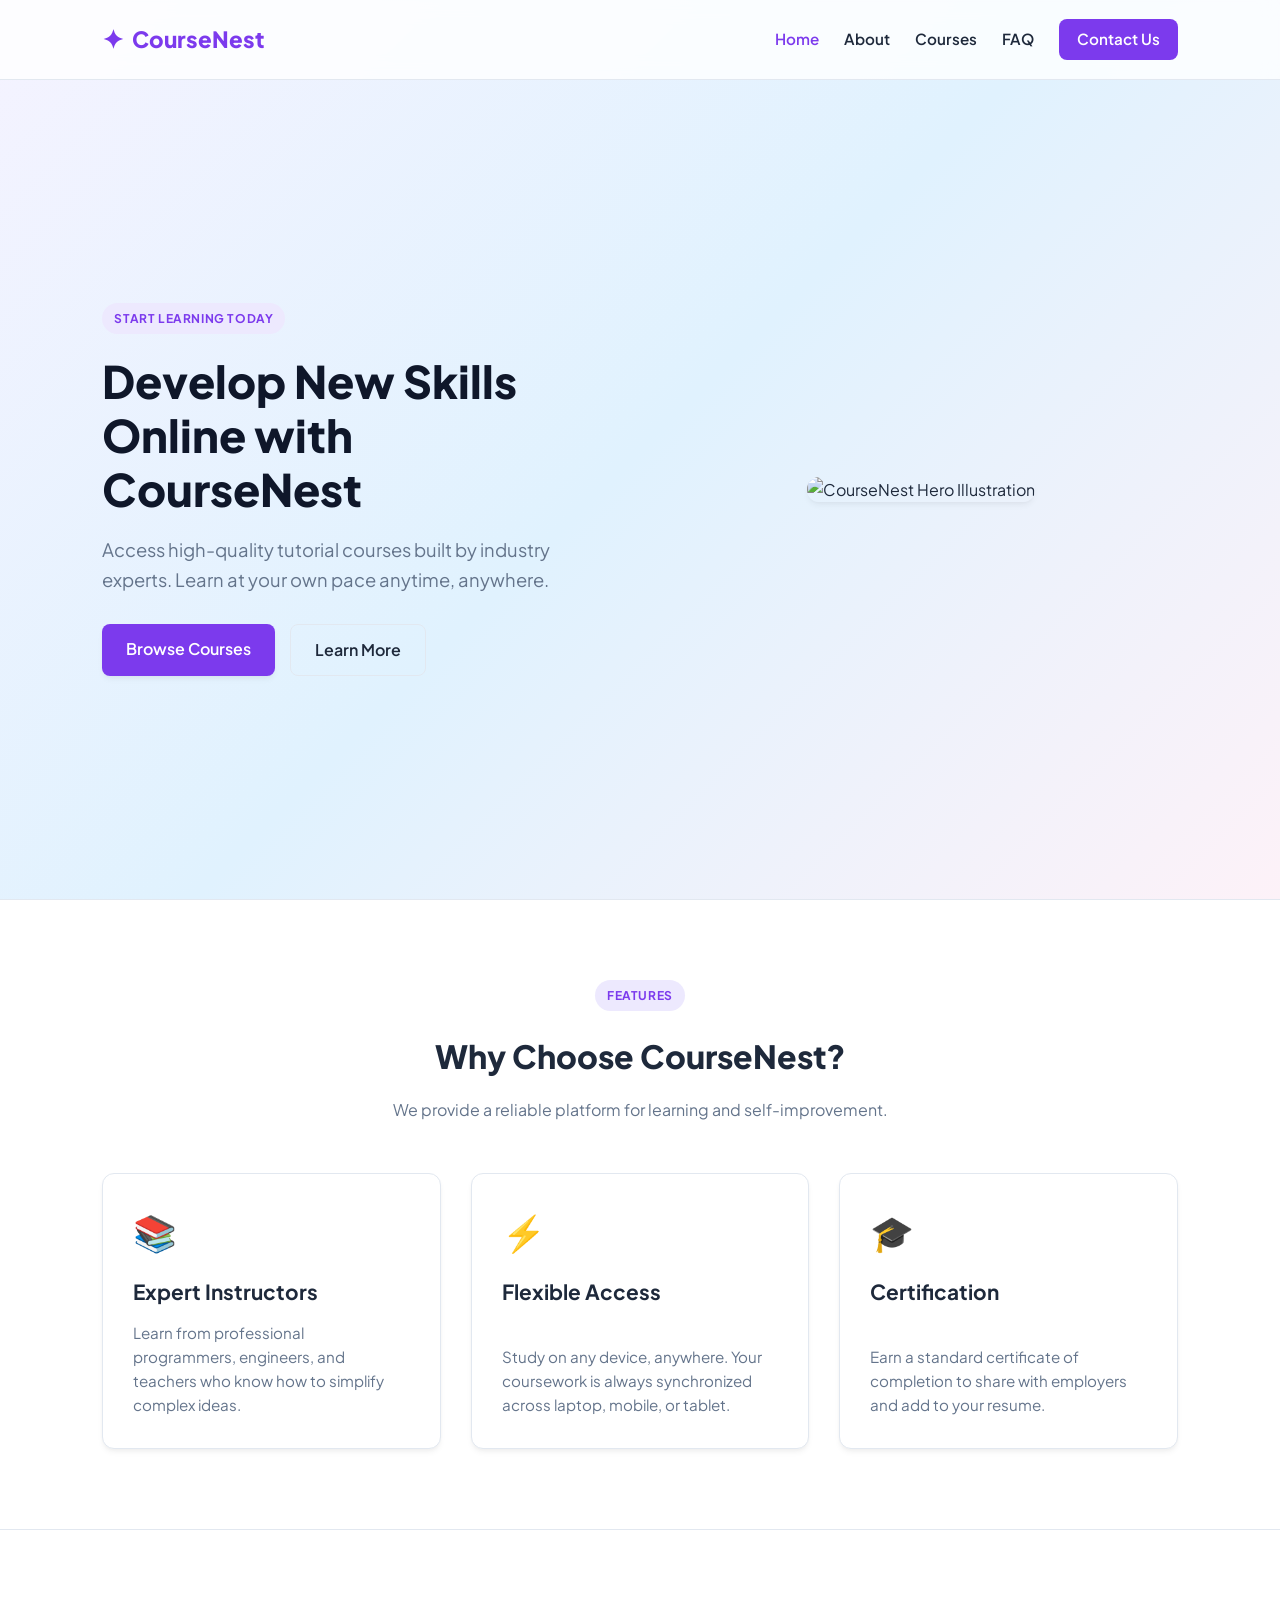
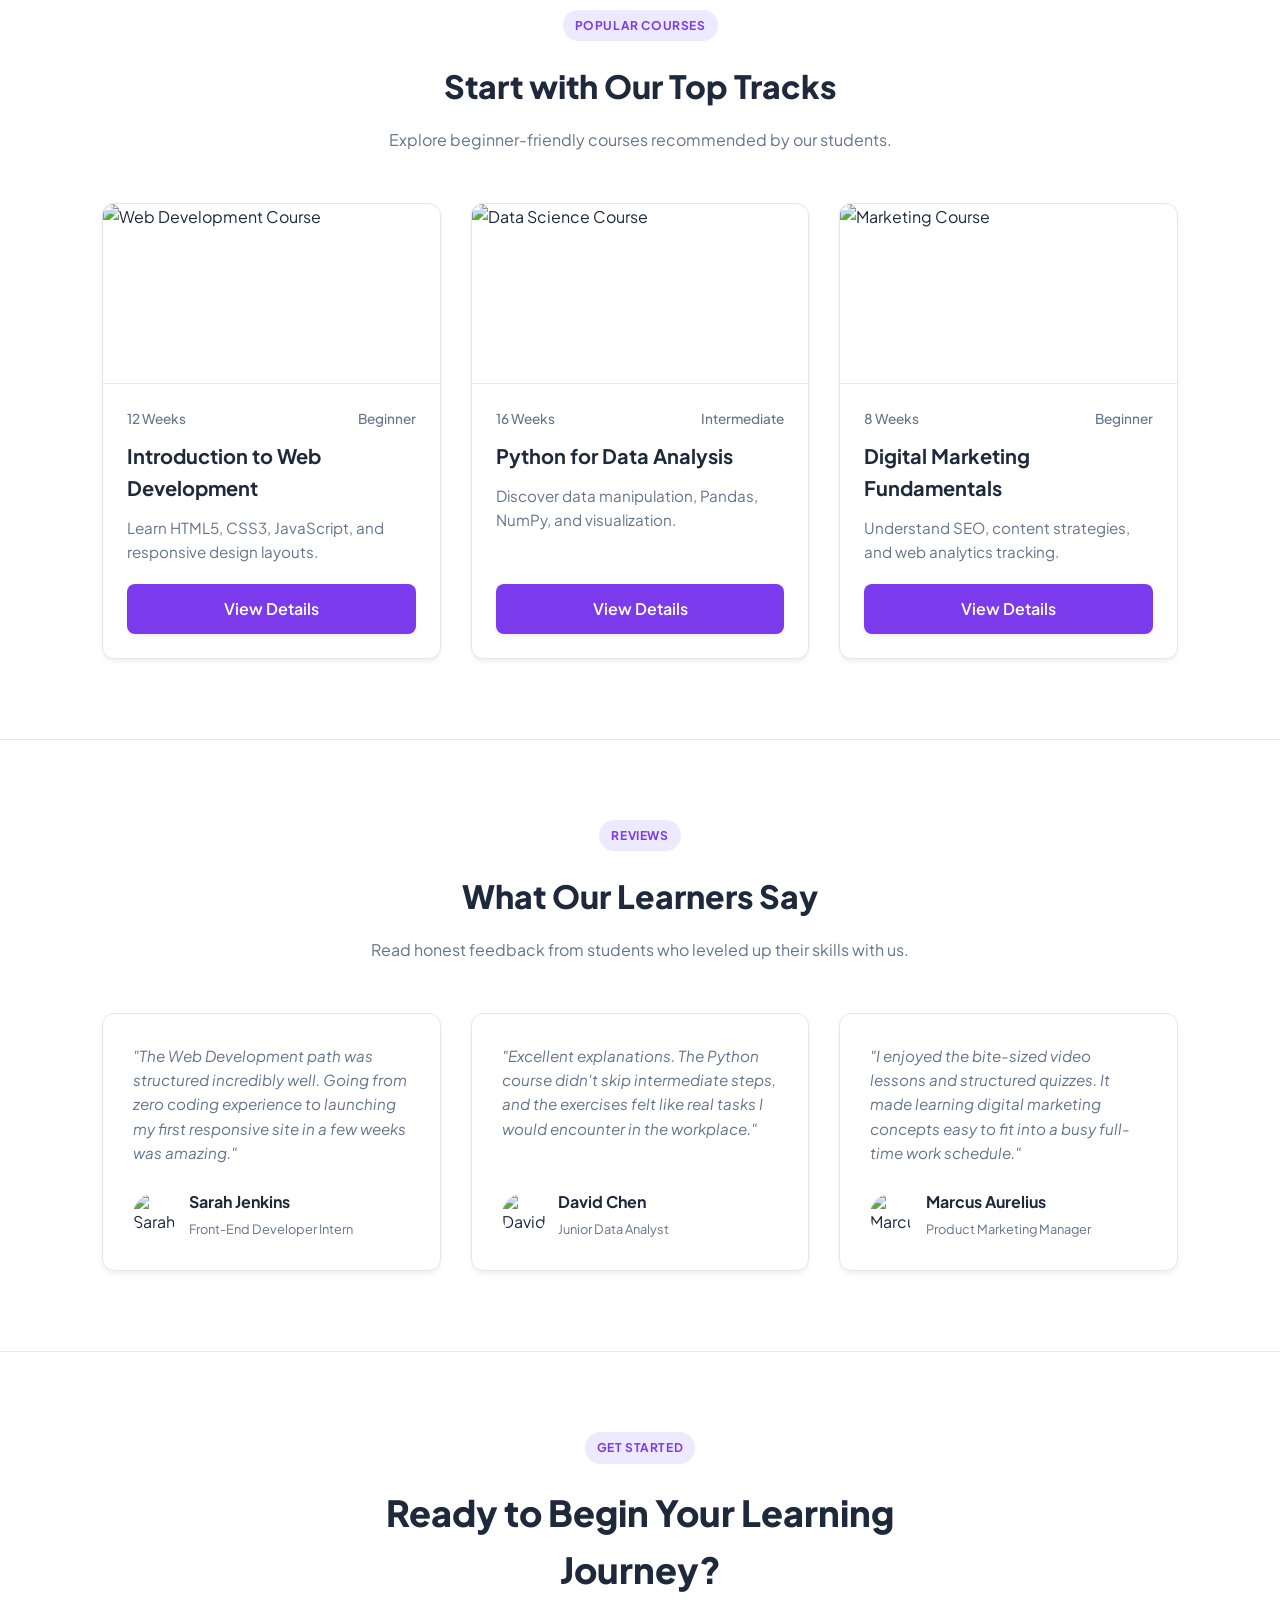
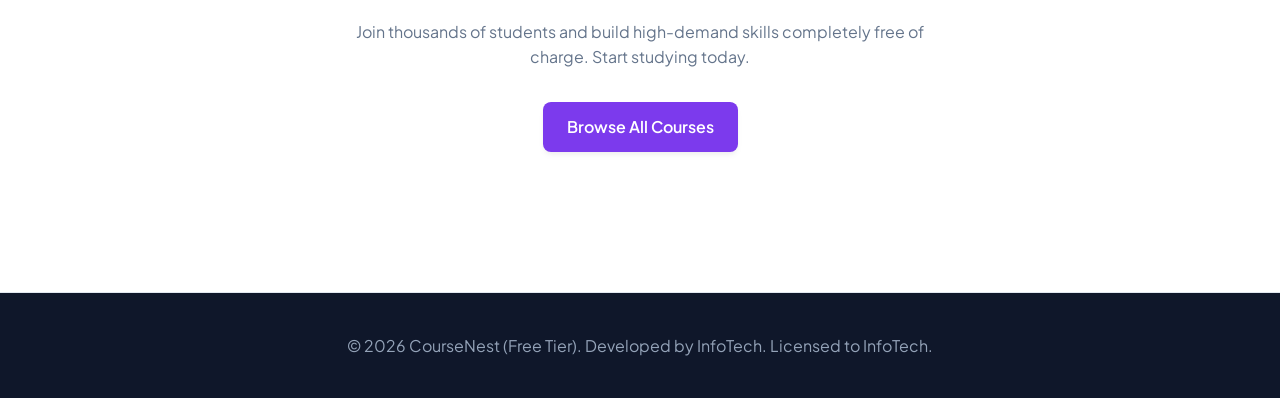
==== commit 250f8008: "secondcommit2" ====
--- a/index.html
+++ b/index.html
@@ -123,7 +123,7 @@
     </section>
 
     <!-- Section 4: Testimonials -->
-    <section class="section-padding" style="border-top: 1px solid var(--border-color); background-color: var(--white);">
+    <section class="section-padding" style="border-top: 1px solid var(--border-color); background-color: transparent;">
         <div class="section-header">
             <span class="category-badge">Reviews</span>
             <h2>What Our Learners Say</h2>
--- a/assets/css/style.css
+++ b/assets/css/style.css
@@ -5,7 +5,6 @@
     --primary-hover: #6d28d9;
     --text-color: #1e293b;
     --text-muted: #64748b;
-    --bg-color: #f8fafc;
     --white: #ffffff;
     --border-color: #e2e8f0;
     --radius-md: 8px;
@@ -22,7 +21,8 @@
 
 body {
     font-family: 'Plus Jakarta Sans', -apple-system, BlinkMacSystemFont, "Segoe UI", Roboto, sans-serif;
-    background-color: var(--bg-color);
+    background: linear-gradient(135deg, #f5f3ff 0%, #e0f2fe 50%, #fdf2f8 100%);
+    background-attachment: fixed;
     color: var(--text-color);
     line-height: 1.6;
     overflow-x: hidden;
@@ -46,7 +46,8 @@
     justify-content: space-between;
     align-items: center;
     padding: 20px 8%;
-    background-color: var(--white);
+    background-color: rgba(255, 255, 255, 0.8);
+    backdrop-filter: blur(10px);
     border-bottom: 1px solid var(--border-color);
     position: sticky;
     top: 0;
@@ -115,7 +116,7 @@
 /* Hero Section */
 .hero {
     padding: 80px 8%;
-    background: linear-gradient(135deg, #f5f3ff 0%, #f1f5f9 100%);
+    background: transparent;
     border-bottom: 1px solid var(--border-color);
     display: flex;
     justify-content: center;
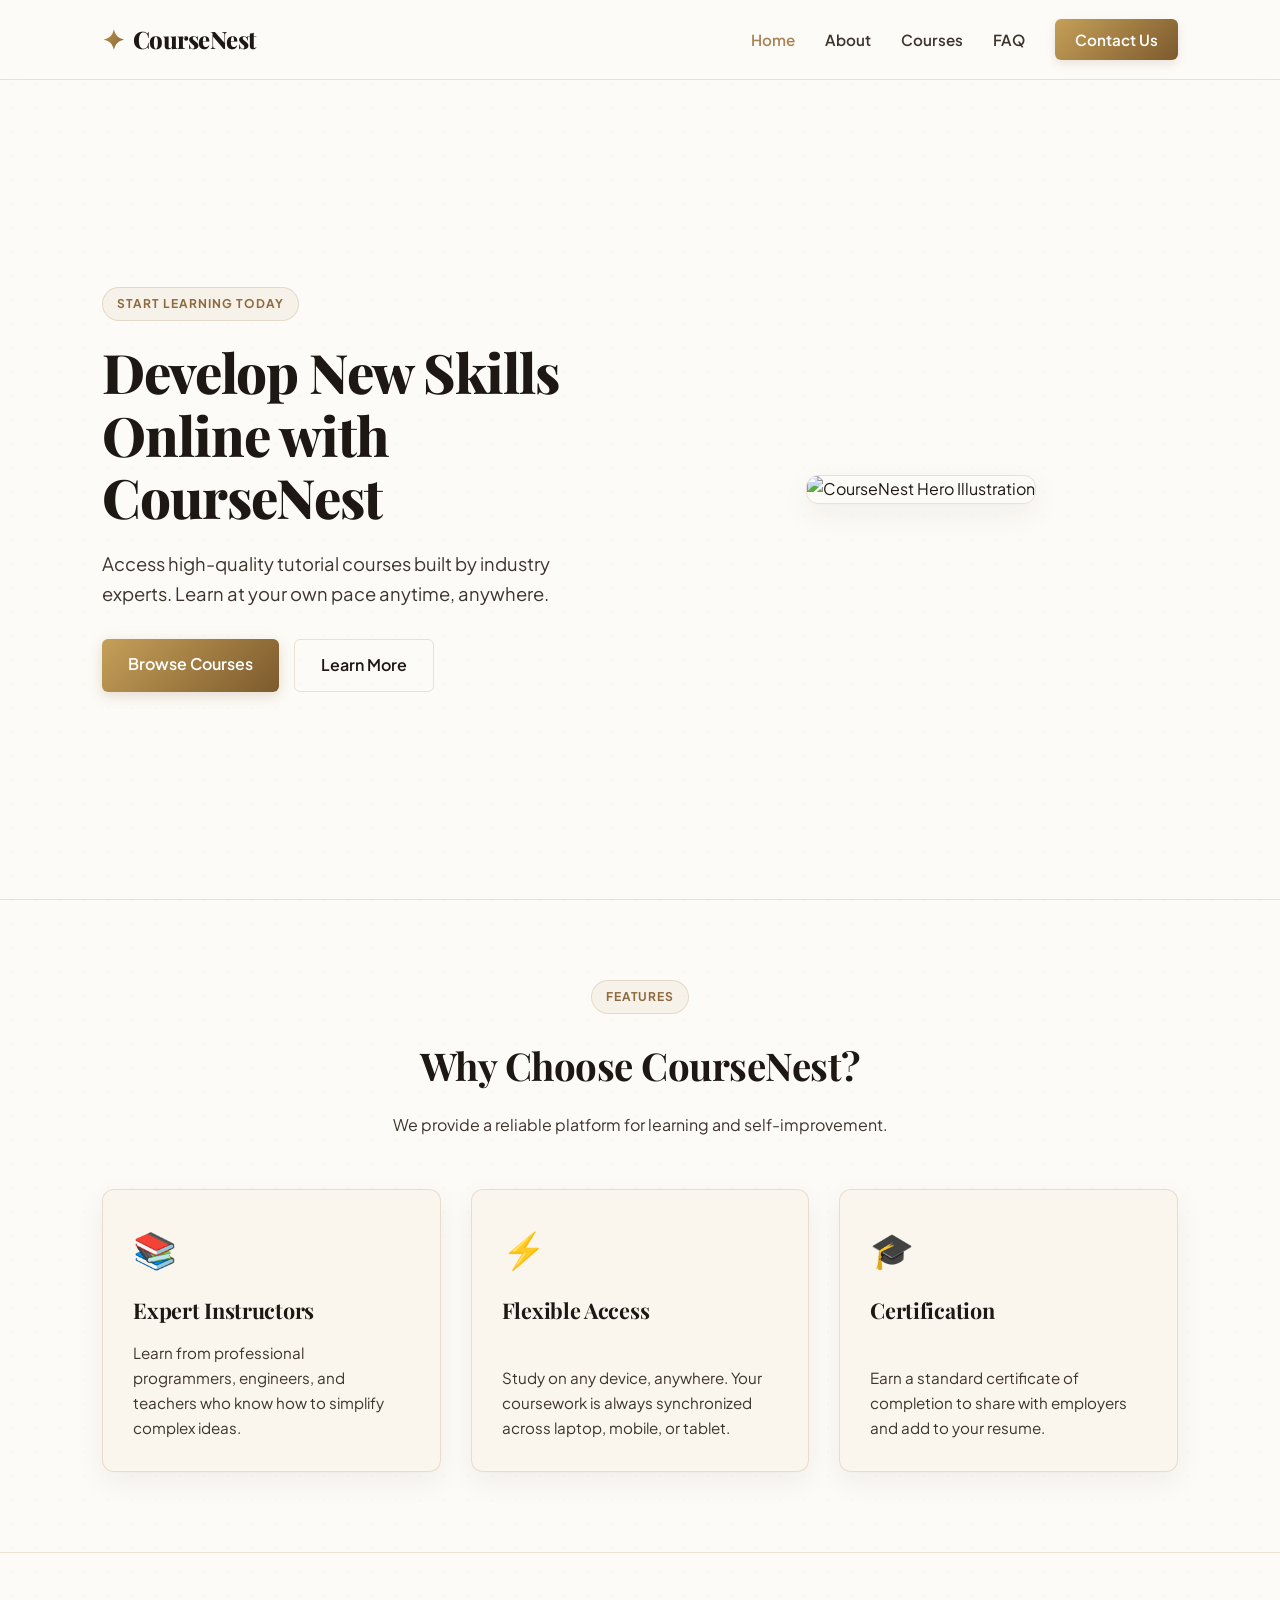
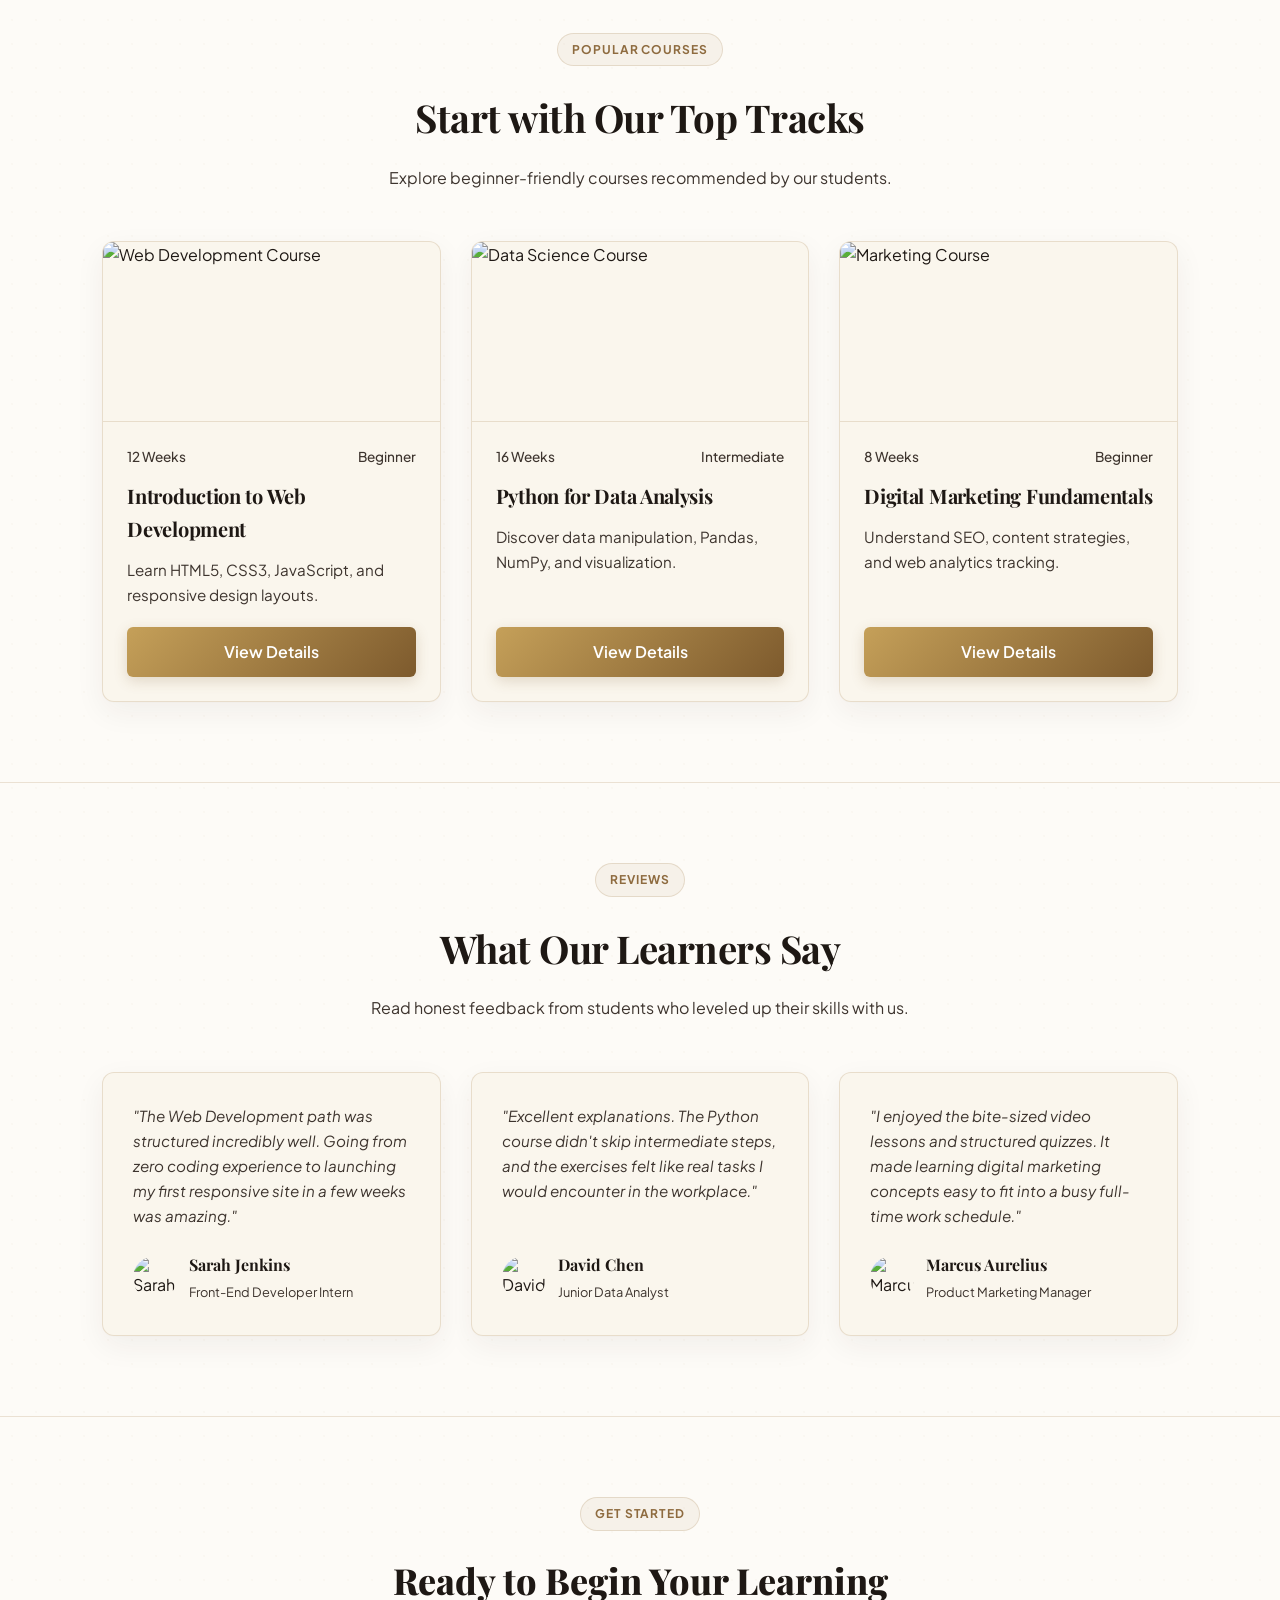
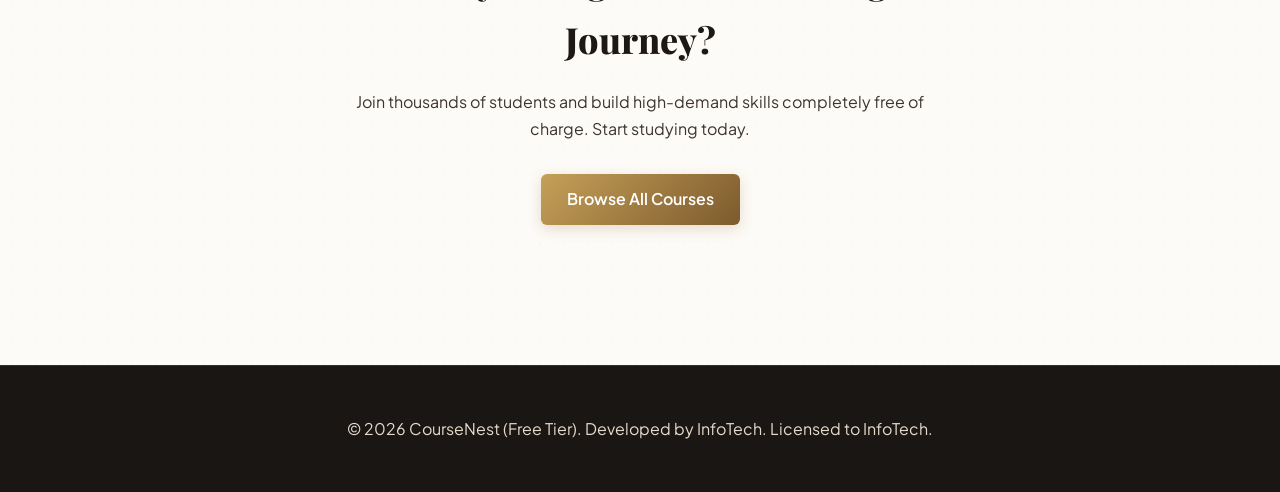
==== commit 48670f96: "commit3" ====
--- a/index.html
+++ b/index.html
@@ -8,7 +8,7 @@
     <link rel="stylesheet" href="./assets/css/style.css">
     <link rel="preconnect" href="https://fonts.googleapis.com">
     <link rel="preconnect" href="https://fonts.gstatic.com" crossorigin>
-    <link href="https://fonts.googleapis.com/css2?family=Plus+Jakarta+Sans:wght@300;400;500;600;700;800&display=swap" rel="stylesheet">
+    <link href="https://fonts.googleapis.com/css2?family=Playfair+Display:ital,wght@0,400;0,600;0,700;0,800;1,400&family=Plus+Jakarta+Sans:wght@300;400;500;600;700;800&display=swap" rel="stylesheet">
 </head>
 <body>
 
@@ -84,7 +84,9 @@
         </div>
         <div class="grid-3">
             <div class="card course-card">
-                <img src="https://images.unsplash.com/photo-1547658719-da2b51169166?auto=format&fit=crop&w=400&h=250&q=80" alt="Web Development Course">
+                <div class="course-card-image-wrap">
+                    <img src="https://images.unsplash.com/photo-1547658719-da2b51169166?auto=format&fit=crop&w=400&h=250&q=80" alt="Web Development Course">
+                </div>
                 <div class="course-card-content">
                     <div class="course-meta">
                         <span>12 Weeks</span>
@@ -96,7 +98,9 @@
                 </div>
             </div>
             <div class="card course-card">
-                <img src="https://images.unsplash.com/photo-1551288049-bebda4e38f71?auto=format&fit=crop&w=400&h=250&q=80" alt="Data Science Course">
+                <div class="course-card-image-wrap">
+                    <img src="https://images.unsplash.com/photo-1551288049-bebda4e38f71?auto=format&fit=crop&w=400&h=250&q=80" alt="Data Science Course">
+                </div>
                 <div class="course-card-content">
                     <div class="course-meta">
                         <span>16 Weeks</span>
@@ -108,7 +112,9 @@
                 </div>
             </div>
             <div class="card course-card">
-                <img src="https://images.unsplash.com/photo-1460925895917-afdab827c52f?auto=format&fit=crop&w=400&h=250&q=80" alt="Marketing Course">
+                <div class="course-card-image-wrap">
+                    <img src="https://images.unsplash.com/photo-1460925895917-afdab827c52f?auto=format&fit=crop&w=400&h=250&q=80" alt="Marketing Course">
+                </div>
                 <div class="course-card-content">
                     <div class="course-meta">
                         <span>8 Weeks</span>
@@ -119,7 +125,7 @@
                     <a href="courses.html" class="btn-primary" style="text-align: center;">View Details</a>
                 </div>
             </div>
-        </div>
+        </div>      </div>
     </section>
 
     <!-- Section 4: Testimonials -->
--- a/assets/css/style.css
+++ b/assets/css/style.css
@@ -1,16 +1,24 @@
-/* CourseNest - Free Tier Stylesheet (Vibrant Violet Style) */
+/* CourseNest - Free Tier Stylesheet (Academic Vintage Modern Style) */
+
+@import url('https://fonts.googleapis.com/css2?family=Playfair+Display:ital,wght@0,400;0,500;0,600;0,700;0,800;1,400&family=Plus+Jakarta+Sans:wght@300;400;500;600;700;800&display=swap');
 
 :root {
-    --primary-color: #7c3aed;
-    --primary-hover: #6d28d9;
-    --text-color: #1e293b;
-    --text-muted: #64748b;
+    --primary-color: #a98455;
+    --primary-hover: #8e6b3f;
+    --bg-color: #fdfbf7;
+    --card-bg: #faf6ed;
+    --text-color: #1e1814;
+    --text-muted: #3d342e;
     --white: #ffffff;
-    --border-color: #e2e8f0;
-    --radius-md: 8px;
+    --border-color: rgba(169, 132, 85, 0.22);
+    --radius-md: 6px;
     --radius-lg: 12px;
-    --shadow: 0 4px 6px -1px rgba(0, 0, 0, 0.05), 0 2px 4px -1px rgba(0, 0, 0, 0.03);
-    --transition: all 0.2s ease-in-out;
+    --shadow: 0 10px 30px rgba(44, 37, 32, 0.06), 0 1px 3px rgba(44, 37, 32, 0.02);
+    --transition: all 0.4s cubic-bezier(0.16, 1, 0.3, 1);
+    
+    /* Vintage Gradients */
+    --bronze-gradient: linear-gradient(135deg, #c5a059 0%, #7d5a2d 100%);
+    --emerald-gradient: linear-gradient(135deg, #5c7f70 0%, #2f493d 100%);
 }
 
 * {
@@ -21,10 +29,11 @@
 
 body {
     font-family: 'Plus Jakarta Sans', -apple-system, BlinkMacSystemFont, "Segoe UI", Roboto, sans-serif;
-    background: linear-gradient(135deg, #f5f3ff 0%, #e0f2fe 50%, #fdf2f8 100%);
-    background-attachment: fixed;
+    background-color: var(--bg-color);
+    background-image: radial-gradient(rgba(169, 132, 85, 0.03) 1px, transparent 0);
+    background-size: 24px 24px;
     color: var(--text-color);
-    line-height: 1.6;
+    line-height: 1.65;
     overflow-x: hidden;
 }
 
@@ -40,14 +49,20 @@
     display: block;
 }
 
+h1, h2, h3, h4, .logo {
+    font-family: 'Playfair Display', Georgia, serif;
+    font-weight: 700;
+    color: var(--text-color);
+}
+
 /* Navbar */
 .navbar {
     display: flex;
     justify-content: space-between;
     align-items: center;
     padding: 20px 8%;
-    background-color: rgba(255, 255, 255, 0.8);
-    backdrop-filter: blur(10px);
+    background-color: rgba(253, 251, 247, 0.85);
+    backdrop-filter: blur(12px);
     border-bottom: 1px solid var(--border-color);
     position: sticky;
     top: 0;
@@ -56,24 +71,33 @@
 }
 
 .logo {
-    font-size: 1.4rem;
+    font-size: 1.5rem;
     font-weight: 800;
-    color: var(--primary-color);
+    color: var(--text-color);
     display: flex;
     align-items: center;
     gap: 8px;
+    letter-spacing: -0.5px;
 }
 
 .logo-icon {
-    font-size: 1.6rem;
+    font-size: 1.7rem;
+    background: var(--bronze-gradient);
+    -webkit-background-clip: text;
+    background-clip: text;
+    -webkit-text-fill-color: transparent;
 }
 
 .nav-links {
     display: flex;
     align-items: center;
-    gap: 25px;
+    gap: 30px;
     font-weight: 600;
     font-size: 0.95rem;
+}
+
+.nav-links a {
+    color: var(--text-muted);
 }
 
 .nav-links a:hover,
@@ -82,15 +106,21 @@
 }
 
 .btn-nav {
-    background-color: var(--primary-color);
+    background: var(--bronze-gradient);
     color: var(--white) !important;
-    padding: 8px 18px;
+    padding: 8px 20px;
     border-radius: var(--radius-md);
     font-weight: 600;
+    box-shadow: 0 4px 10px rgba(125, 90, 45, 0.15);
 }
 
 .btn-nav:hover {
-    background-color: var(--primary-hover);
+    transform: translateY(-1.5px);
+    box-shadow: 0 6px 15px rgba(125, 90, 45, 0.25);
+}
+
+.btn-nav:active {
+    transform: translateY(0);
 }
 
 /* Mobile Hamburger Menu Button */
@@ -110,7 +140,19 @@
     width: 100%;
     height: 2px;
     background-color: var(--text-color);
-    transition: var(--transition);
+    transition: all 0.3s ease;
+}
+
+.hamburger.active span:nth-child(1) {
+    transform: translateY(7px) rotate(45deg);
+}
+
+.hamburger.active span:nth-child(2) {
+    opacity: 0;
+}
+
+.hamburger.active span:nth-child(3) {
+    transform: translateY(-7px) rotate(-45deg);
 }
 
 /* Hero Section */
@@ -143,20 +185,21 @@
     font-size: 0.75rem;
     font-weight: 700;
     text-transform: uppercase;
-    letter-spacing: 0.05em;
+    letter-spacing: 0.08em;
     margin-bottom: 20px;
-    color: var(--primary-color);
-    background-color: #ede9fe;
-    padding: 6px 12px;
+    color: var(--primary-hover);
+    background-color: rgba(169, 132, 85, 0.08);
+    border: 1px solid var(--border-color);
+    padding: 6px 14px;
     border-radius: 99px;
 }
 
 .hero h1 {
-    font-size: 2.8rem;
+    font-size: 3.4rem;
     font-weight: 800;
-    line-height: 1.2;
+    line-height: 1.15;
     margin-bottom: 20px;
-    color: #0f172a;
+    letter-spacing: -1px;
 }
 
 .hero-lead {
@@ -174,36 +217,46 @@
 
 .btn-primary {
     display: inline-block;
-    padding: 12px 24px;
+    padding: 12px 26px;
     border-radius: var(--radius-md);
-    background-color: var(--primary-color);
+    background: var(--bronze-gradient);
     color: var(--white);
     font-weight: 600;
     border: none;
     cursor: pointer;
-    box-shadow: var(--shadow);
+    box-shadow: 0 4px 14px rgba(125, 90, 45, 0.2);
     transition: var(--transition);
 }
 
 .btn-primary:hover {
-    background-color: var(--primary-hover);
-    transform: translateY(-1px);
+    transform: translateY(-2px);
+    box-shadow: 0 6px 20px rgba(125, 90, 45, 0.35);
+}
+
+.btn-primary:active {
+    transform: translateY(0);
 }
 
 .btn-secondary {
     display: inline-block;
-    padding: 12px 24px;
+    padding: 12px 26px;
     border-radius: var(--radius-md);
     background-color: transparent;
     color: var(--text-color);
     font-weight: 600;
-    border: 1px solid var(--border-color);
+    border: 1.5px solid var(--border-color);
     cursor: pointer;
     transition: var(--transition);
 }
 
 .btn-secondary:hover {
-    background-color: rgba(0,0,0,0.03);
+    background-color: rgba(169, 132, 85, 0.05);
+    border-color: var(--primary-color);
+    transform: translateY(-2px);
+}
+
+.btn-secondary:active {
+    transform: translateY(0);
 }
 
 .hero-image-container {
@@ -221,6 +274,7 @@
     object-fit: contain;
     border-radius: var(--radius-lg);
     box-shadow: var(--shadow);
+    border: 1px solid var(--border-color);
 }
 
 /* Sections */
@@ -235,9 +289,10 @@
 }
 
 .section-header h2 {
-    font-size: 2rem;
-    font-weight: 800;
+    font-size: 2.4rem;
+    font-weight: 700;
     margin-bottom: 15px;
+    letter-spacing: -0.5px;
 }
 
 .section-header p {
@@ -252,7 +307,7 @@
 }
 
 .card {
-    background: var(--white);
+    background: var(--card-bg);
     border: 1px solid var(--border-color);
     padding: 30px;
     border-radius: var(--radius-lg);
@@ -260,11 +315,30 @@
     transition: var(--transition);
     display: flex;
     flex-direction: column;
+    position: relative;
+    overflow: hidden;
+}
+
+.card::before {
+    content: '';
+    position: absolute;
+    top: 0;
+    left: 0;
+    width: 100%;
+    height: 3px;
+    background: var(--bronze-gradient);
+    opacity: 0;
+    transition: var(--transition);
 }
 
 .card:hover {
-    transform: translateY(-4px);
-    box-shadow: 0 10px 15px -3px rgba(0,0,0,0.08);
+    transform: translateY(-5px);
+    box-shadow: 0 15px 35px rgba(44, 37, 32, 0.1);
+    border-color: rgba(169, 132, 85, 0.35);
+}
+
+.card:hover::before {
+    opacity: 1;
 }
 
 .card-icon {
@@ -274,9 +348,10 @@
 }
 
 .card h3 {
-    font-size: 1.3rem;
+    font-size: 1.35rem;
     font-weight: 700;
     margin-bottom: 12px;
+    letter-spacing: -0.3px;
 }
 
 .card p {
@@ -301,11 +376,13 @@
     display: flex;
     justify-content: center;
     align-items: center;
-    width: 46px;
-    height: 46px;
+    width: 44px;
+    height: 44px;
     border-radius: 50%;
-    background-color: #ede9fe;
-    color: var(--primary-color);
+    background-color: rgba(169, 132, 85, 0.08);
+    color: var(--primary-hover);
+    border: 1px solid var(--border-color);
+    font-family: 'Playfair Display', Georgia, serif;
     font-weight: 800;
     font-size: 1.2rem;
     flex-shrink: 0;
@@ -328,11 +405,22 @@
     flex-grow: 1;
 }
 
+.course-card-image-wrap {
+    overflow: hidden;
+    width: 100%;
+    height: 180px;
+    border-bottom: 1px solid var(--border-color);
+}
+
 .course-card img {
     width: 100%;
-    height: 180px;
+    height: 100%;
     object-fit: cover;
-    border-bottom: 1px solid var(--border-color);
+    transition: var(--transition);
+}
+
+.course-card:hover img {
+    transform: scale(1.05);
 }
 
 .course-meta {
@@ -358,25 +446,28 @@
 #course-search {
     width: 100%;
     max-width: 400px;
-    padding: 12px 20px;
+    padding: 12px 22px;
     border-radius: 99px;
     border: 1px solid var(--border-color);
+    background-color: var(--card-bg);
+    color: var(--text-color);
     outline: none;
     font-family: inherit;
     font-size: 0.95rem;
     transition: var(--transition);
+    box-shadow: var(--shadow);
 }
 
 #course-search:focus {
     border-color: var(--primary-color);
-    box-shadow: 0 0 0 3px rgba(124, 58, 237, 0.1);
+    box-shadow: 0 0 0 3px rgba(169, 132, 85, 0.15);
 }
 
 /* Info Forms & Contacts */
 .contact-container {
     max-width: 600px;
     margin: 0 auto;
-    background: var(--white);
+    background: var(--card-bg);
     border: 1px solid var(--border-color);
     padding: 40px;
     border-radius: var(--radius-lg);
@@ -401,6 +492,8 @@
     padding: 12px;
     border-radius: var(--radius-md);
     border: 1px solid var(--border-color);
+    background-color: var(--bg-color);
+    color: var(--text-color);
     outline: none;
     font-family: inherit;
     font-size: 0.95rem;
@@ -411,7 +504,7 @@
 .form-group textarea:focus,
 .form-group select:focus {
     border-color: var(--primary-color);
-    box-shadow: 0 0 0 3px rgba(124, 58, 237, 0.1);
+    box-shadow: 0 0 0 3px rgba(169, 132, 85, 0.12);
 }
 
 /* FAQ Layout */
@@ -424,21 +517,66 @@
 }
 
 .faq-item {
-    background: var(--white);
-    border: 1px solid var(--border-color);
-    border-radius: var(--radius-md);
-    padding: 20px;
-}
-
-.faq-item h3 {
-    font-size: 1.1rem;
-    margin-bottom: 8px;
-    color: #0f172a;
-}
-
-.faq-item p {
+    background: var(--card-bg);
+    border: 1px solid var(--border-color);
+    border-radius: var(--radius-lg);
+    padding: 0 24px;
+    box-shadow: var(--shadow);
+    transition: var(--transition);
+}
+
+.faq-item:hover {
+    border-color: rgba(169, 132, 85, 0.4);
+    transform: translateY(-2px);
+    box-shadow: 0 12px 30px rgba(44, 37, 32, 0.08);
+}
+
+.faq-question {
+    width: 100%;
+    display: flex;
+    justify-content: space-between;
+    align-items: center;
+    background: none;
+    border: none;
+    padding: 20px 0;
+    font-family: 'Playfair Display', Georgia, serif;
+    font-size: 1.15rem;
+    font-weight: 700;
+    color: var(--text-color);
+    cursor: pointer;
+    text-align: left;
+    outline: none;
+}
+
+.faq-icon {
+    font-size: 0.95rem;
+    transition: transform 0.4s cubic-bezier(0.16, 1, 0.3, 1);
+    color: var(--primary-color);
+}
+
+.faq-item.active .faq-icon {
+    transform: rotate(45deg);
+}
+
+.faq-answer {
+    max-height: 0;
+    overflow: hidden;
+    transition: max-height 0.4s cubic-bezier(0.16, 1, 0.3, 1), opacity 0.3s ease;
+    opacity: 0;
+}
+
+.faq-item.active .faq-answer {
+    opacity: 1;
+}
+
+.faq-answer-inner {
+    padding-bottom: 20px;
+}
+
+.faq-answer p {
     color: var(--text-muted);
     font-size: 0.95rem;
+    line-height: 1.6;
 }
 
 /* About Section Grid & Images */
@@ -450,7 +588,7 @@
 }
 
 .about-content h2 {
-    font-size: 2.2rem;
+    font-size: 2.4rem;
     font-weight: 800;
     margin-bottom: 20px;
 }
@@ -475,14 +613,25 @@
     object-fit: contain;
     border-radius: var(--radius-lg);
     box-shadow: var(--shadow);
+    border: 1px solid var(--border-color);
+}
+
+/* Table styling override */
+table {
+    border-color: var(--border-color) !important;
+}
+th {
+    font-family: 'Playfair Display', Georgia, serif;
+    font-weight: 700;
+    color: var(--text-color) !important;
 }
 
 /* Footer */
 .main-footer {
-    background-color: #0f172a;
-    color: #94a3b8;
+    background-color: #1a1613;
+    color: #e5dacb;
     text-align: center;
-    padding: 40px;
+    padding: 50px;
     margin-top: 60px;
     border-top: 1px solid var(--border-color);
 }
@@ -518,7 +667,7 @@
         top: 100%;
         left: 0;
         width: 100%;
-        background-color: var(--white);
+        background-color: var(--bg-color);
         border-bottom: 1px solid var(--border-color);
         padding: 24px 8%;
         gap: 20px;
@@ -551,7 +700,7 @@
     }
 
     .hero h1 {
-        font-size: 2.2rem;
+        font-size: 2.5rem;
     }
 
     .about-grid {
